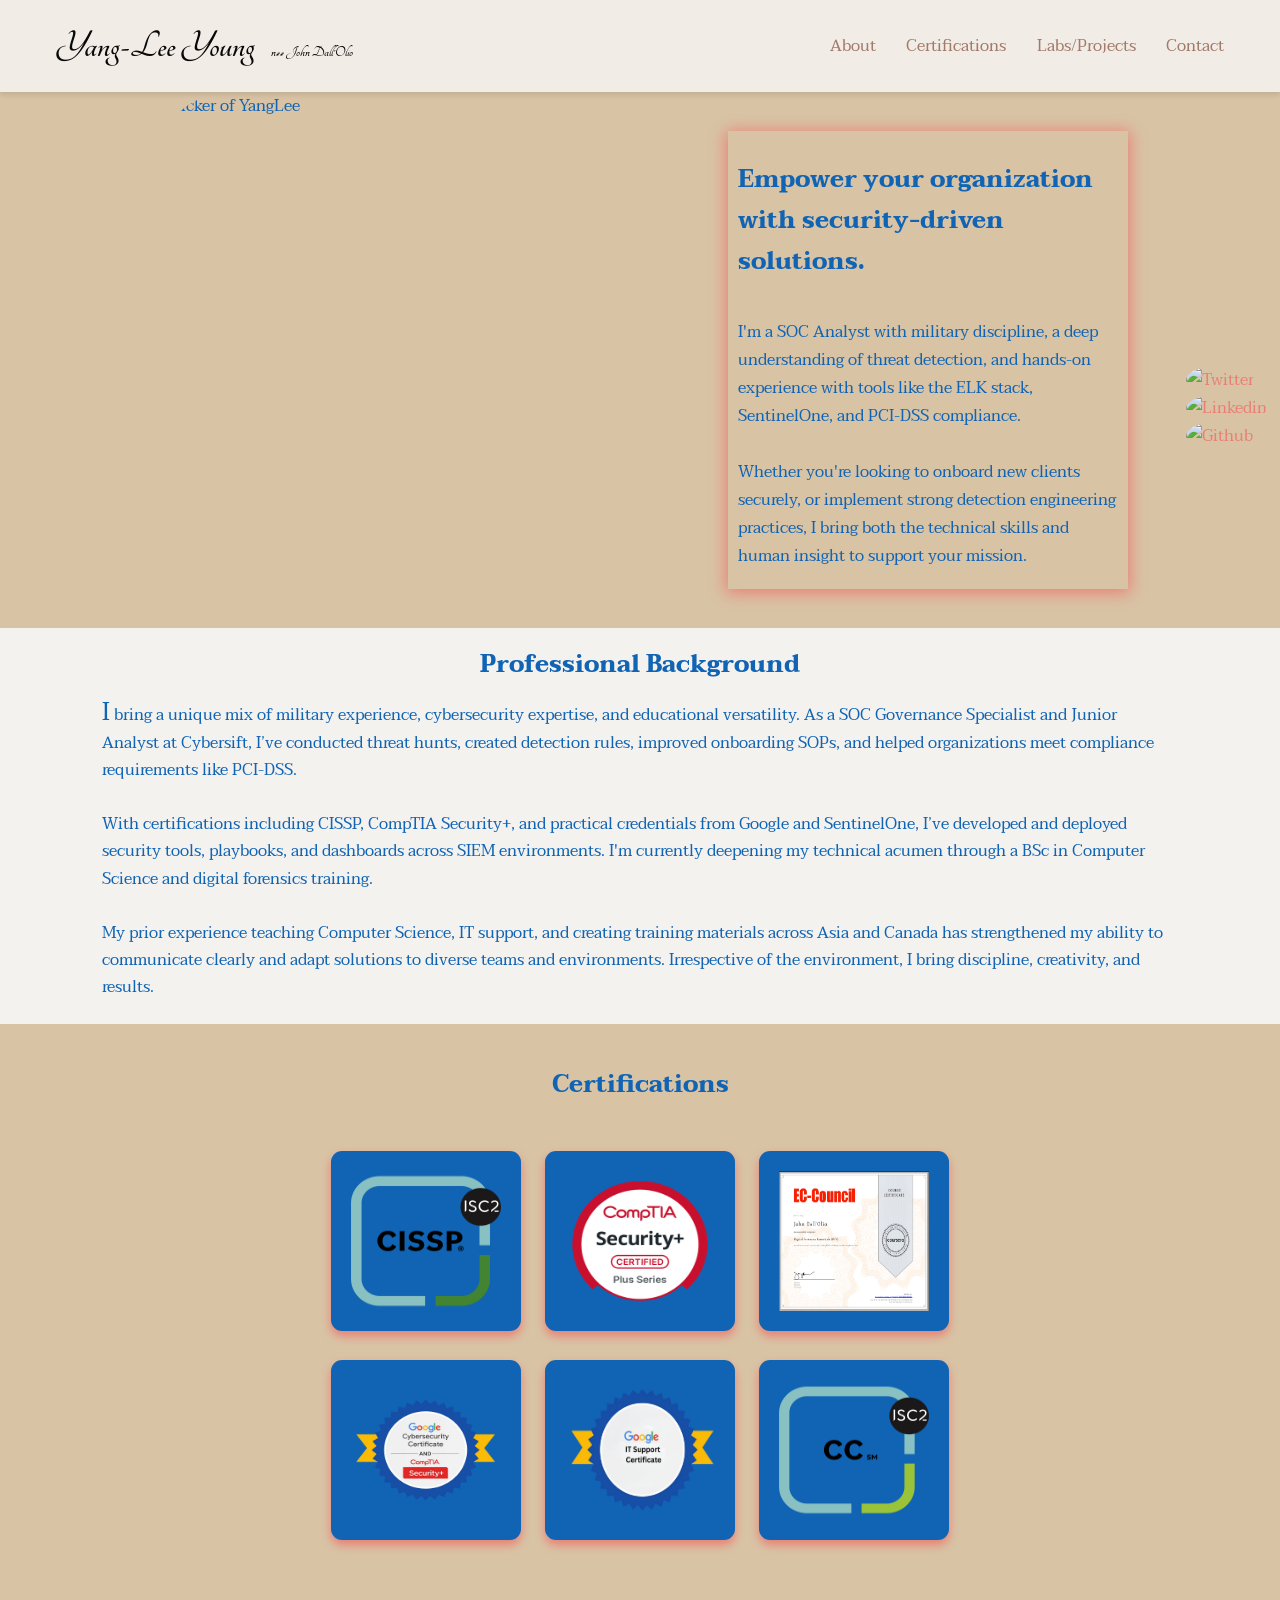
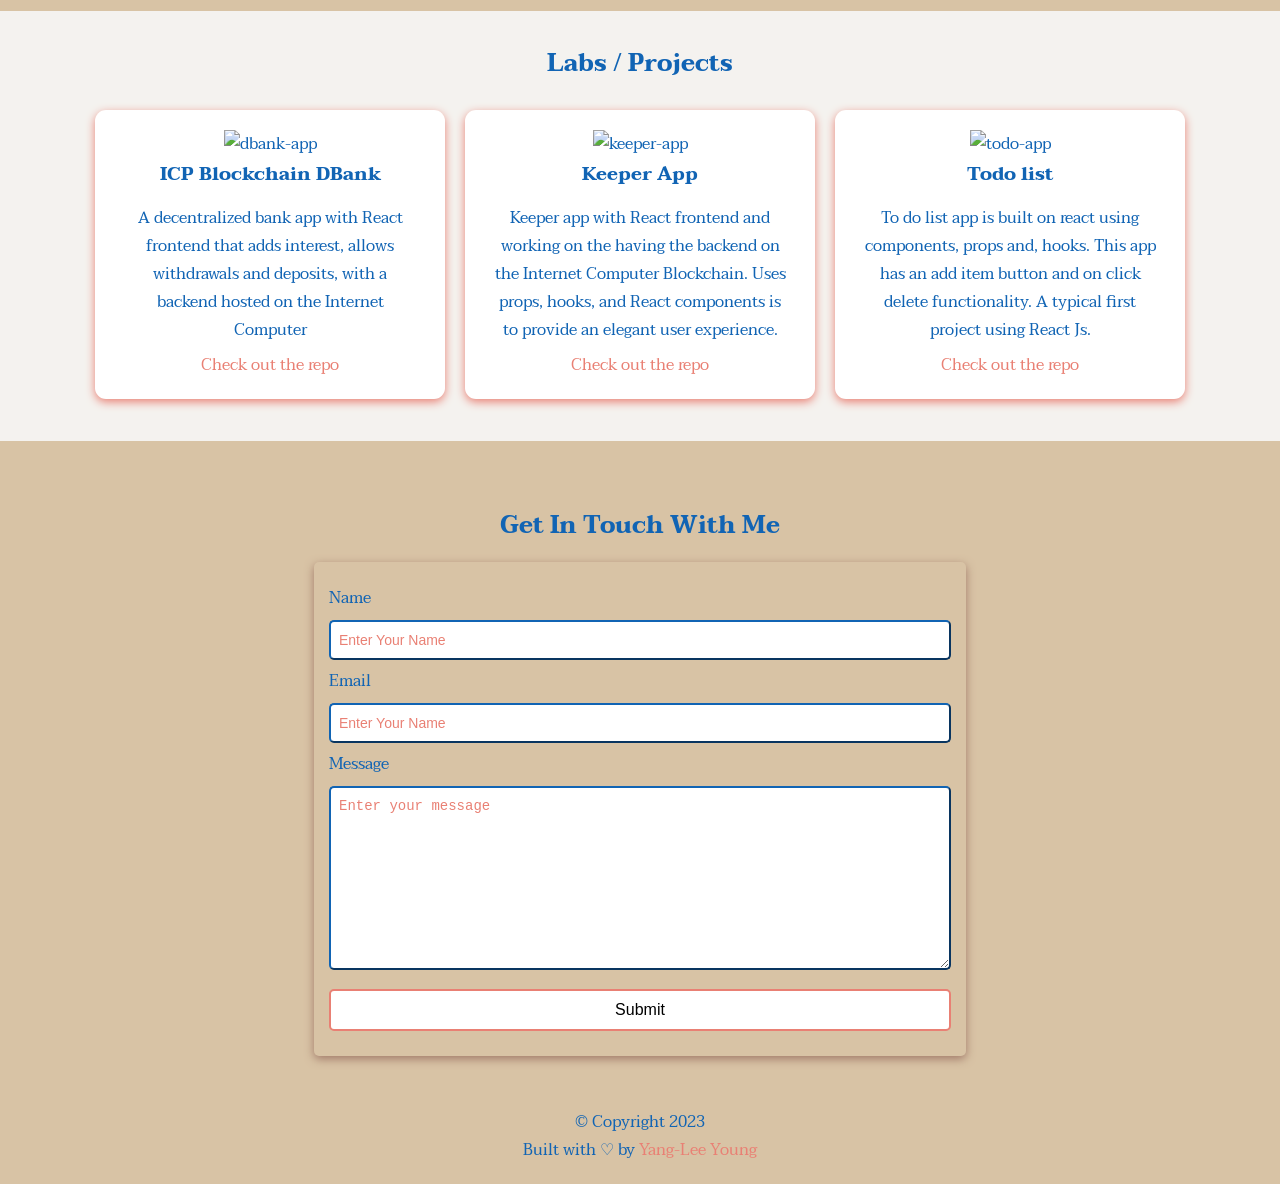
==== index.html @ 91202495 "Update cyber skils, icons, hero section" ====
<!DOCTYPE html>
<html lang="en">
<head>
    <meta charset="UTF-8">
    <meta http-equiv="X-UA-Compatible" content="IE=edge">
    <meta name="viewport" content="width=device-width, initial-scale=1.0">

    <!-- CSS -->
    <link rel="stylesheet" href="./assets/css/styles.css">
    <title>Yang-Lee | Digital Craftsman</title>

    <!-- Favicons From Favicon.io generator-->
    <link rel="apple-touch-icon" sizes="180x180" href="./assets/icons/apple-touch-icon.png">
    <link rel="icon" type="image/png" sizes="32x32" href="./assets/icons/favicon-32x32.png">
    <link rel="icon" type="image/png" sizes="16x16" href="./assets/icons/favicon-16x16.png">


    <!-- Animate CSS -->
    <link
    rel="stylesheet"
    href="https://cdnjs.cloudflare.com/ajax/libs/animate.css/4.1.1/animate.min.css"
  />

  <!-- Google material icons -->
    <link href="https://fonts.googleapis.com/icon?family=Material+Icons"
      rel="stylesheet">
      <!-- Font Awesome -->
    <script src="https://kit.fontawesome.com/218430bc99.js" crossorigin="anonymous"></script>
</head>
<body>
    <!-- Nav Bar -->
    
    <nav>
        <div>
            <span><b>Yang-Lee Young</b>nee John Dall'Olio</span>
        </div>
        <ul class="navigation">
            <li><a href="#about" class="nav">About</a></li>
            <li><a href="#skills" class="nav">Certifications</a></li>
            <li><a href="#projects" class="nav">Labs/Projects</a></li>
            <li><a href="#contact" class="nav">Contact</a></li>
        </ul>
        <button class="burger-menu" id="burger-menu">
            <span class="material-icons">
                menu
                </span>
        </button>
    </nav>


    <!-- Hero Section -->
    <section class="hero" id="about">
        <img src="./assets/images/genpic.png" loading="lazy" class="hero-img" alt="sticker of YangLee">
        <div class="bio animate__animated animate__shakeX">
            <h2 class="bio-title"></h2>
            <p class="bio-text">
<h2>Empower your organization with security-driven solutions.</h2> <br>
I'm a SOC Analyst with military discipline, a deep understanding of threat detection, and hands-on experience with tools like the ELK stack, SentinelOne, and PCI-DSS compliance.  
<br>
<br>
Whether you're looking to onboard new clients securely, or implement strong detection engineering practices, I bring both the technical skills and human insight to support your mission.            </p> 
        </div>
    </section>
    <!-- Additional Information -->
    <section class="more-about">
        <h2>Professional Background</h2>
        <p class="more-about-text">

I bring a unique mix of military experience, cybersecurity expertise, and educational versatility. As a SOC Governance Specialist and Junior Analyst at Cybersift, I’ve conducted threat hunts, created detection rules, improved onboarding SOPs, and helped organizations meet compliance requirements like PCI-DSS.

<br>
<br>
With certifications including CISSP, CompTIA Security+, and practical credentials from Google and SentinelOne, I’ve developed and deployed security tools, playbooks, and dashboards across SIEM environments. I'm currently deepening my technical acumen through a BSc in Computer Science and digital forensics training.
<br>
<br>
My prior experience teaching Computer Science, IT support, and creating training materials across Asia and Canada has strengthened my ability to communicate clearly and adapt solutions to diverse teams and environments. Irrespective of the environment, I bring discipline, creativity, and results.

        </p>
        
 
    </section>
    <!-- Certs  -->
    <section class="skills" id="skills">
        <h2 class="skills-header">Certifications</h2>

        <!-- First set of skills -- sets in 3 -->
        <div class="skills-wrapper">
            <div class="first-set animate__animated animate__pulse">
                <!-- CISSP -->
                <!-- <img src="./assets/icons/cissp.png" alt="node" loading="lazy" class="icon icon-card icon-node"> -->
                <a href="https://www.credly.com/badges/47324e61-2f9f-4688-ab1a-e5b4cc1611f5/linked_in?t=srakps" target="_blank" rel="noopener noreferrer">
                    <img src="./assets/icons/cissp.png" alt="node" loading="lazy" class="icon icon-card icon-node">
                </a>
                <!-- CompTIA Sec + -->
                <!-- <img src="./assets/icons/comptiasec.png" alt="" loading="lazy" class="icon icon-card icon-js"> -->
                <a href="https://www.credly.com/badges/6ba36014-9a70-44bc-9081-cc01e3d32c01/linked_in" target="_blank" rel="noopener noreferrer">
                    <img src="./assets/icons/comptiasec.png" alt="CompTIA Sec + Certification" class="icon icon-card" />
                </a>
                <!-- EC-Council DFE -->
                <!-- <img src="./assets/icons/css3-alt.svg" alt="" loading="lazy" class="icon icon-card icon-css"> -->
                <a href="https://www.coursera.org/account/accomplishments/verify/B9UB6N3X9F53" target="_blank" rel="noopener noreferrer">
                    <img src="./assets/icons/dfe-ec.png" alt="CompTIA Sec + Certification" class="icon icon-card" />
                </a>
                
            </div>
            <!-- Second set of certs -->
            <div class="second-set animate__animated animate__pulse">
                <!-- Google CyberSecurity -->
                <!--     <img src="./assets/icons/react.svg" alt="" class="icon icon-card icon-react" loading="lazy"> -->
                <a href="https://www.coursera.org/account/accomplishments/specialization/RXFRBL3R9XJY" target="_blank" rel="noopener noreferrer">
                    <img src="./assets/icons/googlecybersecurityandcomptia.png" alt="CompTIA Sec + Certification" class="icon icon-card" />
                </a>
                <!-- Google ITsupport -->
                <!-- <img src="./assets/icons/python.svg" alt="" class="icon icon-card icon-python" loading="lazy"> -->
                <a href="https://www.coursera.org/account/accomplishments/specialization/7XS18GLXZ711" target="_blank" rel="noopener noreferrer">
                    <img src="./assets/icons/background.png" alt="CompTIA Sec + Certification" class="icon icon-card" />
                </a>
                <!--CC ISC2 -->
                <!-- <img src="./assets/icons/github.svg" alt="" class="icon icon-card icon-git" loading="lazy"> -->
                <a href="https://www.credly.com/badges/de3da54f-a90a-4a46-8770-7650fdcb86e8/linked_in_profile" target="_blank" rel="noopener noreferrer">
                    <img src="./assets/icons/cc.png" alt="CompTIA Sec + Certification" class="icon icon-card" />
                </a>
    
            </div>
        </div>
    </section>
    <!-- Projects -->
    <section class="projects" id="projects">
        <h2 class="projects-title">Labs / Projects</h2>
        <div class="projects-container">
            <div class="project-container project-card">
                <img class="project-pic" src="./assets/images/DBank.png" alt="dbank-app">
                <h3 class="project-title">ICP Blockchain DBank</h3>
                <p class="project-details">A decentralized bank app with React frontend that adds interest, allows withdrawals and deposits, with a backend hosted on the Internet Computer</p>
                <a class="project-link" href="https://github.com/CelalKincross/decentralized-bank" target="_blank" rel="noopener noreferrer">Check out the repo</a>
            </div>

            <div class="project-container project-card">
                <img class="project-pic" src="./assets/images/keeperApp.png" alt="keeper-app">
                <h3 class="project-title">Keeper App</h3>
                <p class="project-details">Keeper app with React frontend and working on the having the backend on the Internet Computer Blockchain. Uses props, hooks, and React components is to provide an elegant user experience. 

                </p>
                <a class="project-link" href="https://github.com/CelalKincross/web_dev" target="_blank" rel="noopener noreferrer">Check out the repo</a>
            </div>

            <div class="project-container project-card">
                <img class="project-pic" src="./assets/images/todolist.png" alt="todo-app">

                <h3 class="project-title">Todo list</h3>

                <p class="project-details">To do list app is built on react using components, props and, hooks. This app has an add item button and on click delete functionality. A typical first project using React Js.
                </p>

                <a class="project-link" href="https://github.com/CelalKincross/react-todo-list" target="_blank" rel="noopener noreferrer">Check out the repo</a>
            </div>
        </div>
    </section>
    <!-- Contact -->
    <section class="contact" id="contact">
        <h2>Get In Touch With Me</h2>
        <div class="contact-form-container">
            <div class="contact-form">
                <form action="https://formspree.io/f/xlekbppl" method="Post">
                    <div class="form-control">
                        <label for="name">Name</label>
                        <input
                        type="text"
                        id="name"
                        name="sender-name"
                        placeholder="Enter Your Name"
                        class="input-field"
                        required
                        />
                    </div>
                    <div class="form-control">
                        <label for="email">Email</label>
                        <input
                        type="email"
                        id="email"
                        name="sender-email"
                        placeholder="Enter Your Name"
                        class="input-field"
                        required
                        />
                    </div>
                    <div class="form-control">
                        <label for="message">Message</label>
                        <textarea 
                        name="message" 
                        id="message" 
                        cols="60" 
                        rows="10"
                        placeholder="Enter your message"
                        class="input-field"
                        required
                        ></textarea>
                    </div>
                    <input 
                    type="submit"
                    value="Submit"
                    id="submit-btn"
                    class="submit-btn"
                    />
                </form>
            </div>
        </div>
    </section>

    <!-- Social Account (right side)-->
    <div class="socials">
        <a href="https://twitter.com/YangLeeYoung" target="_blank"
          ><img
            src="assets/icons/icons8-twitter-circled.gif"
            alt="Twitter"
            loading="lazy"
            class="socicon"
        /></a>
        <a href="https://www.linkedin.com/in/johnleedallolio/" target="_blank"
          ><img
            src="assets/icons/icons8-linkedin-circled.gif"
            alt="Linkedin"
            loading="lazy"
            class="socicon"
        /></a>
        <a href="https://github.com/CelalKincross" target="_blank"
          ><img src="assets/icons/icons8-github.gif" alt="Github" class="socicon"
        /></a>
    </div>
    <!-- Scroll to the Top-->

    <!-- Footer -->
    <footer>
        <p class="copy">&copy; Copyright 2023</p>
        <p class="copy">
          Built with &#x2661; by
          <a href="https://github.com/CelalKincross" target="_blank"
            >Yang-Lee Young</a
          >
        </p>
  </footer>
    <!-- Scripts? -->
    <script src="assets/js/app.js"></script>
</body>
</html>
---- assets/css/styles.css ----
@import url("https://fonts.googleapis.com/css?family=Tangerine");
@import url('https://fonts.googleapis.com/css2?family=Taviraj:ital,wght@0,400;1,200;1,900&display=swap');



/* Variables */
:root {
    --font-brand: Tangerine, serif;
    --font-family:Taviraj, serif;
    --normal-font: 200;
    --bold-font: 400;
    --bolder-font: 900;
    --bg-color: #eae7dc;
    --bg-nav: #f2ece6;
    --bg-more-about: #f7f4f0;  
    --hero-color: #010b13;
    --default-text-color: #1164b4;
    --brand-size: 40px;
    --brand-color: #080808;
    --subscript: 15px;
    --primary-color: #e98074;
    --secondary-color: #e85A4f;
    --tertiary-color: #d8c3a5;
    --primary-shadow: rgb(0, 0, 0, 0.1);
    --secondary-shadow: #a17a69;
    --bottom-margin: 0.5rem;
    --bottom-margin-2: 1rem;
    --line-height: 1.7rem;
    --transition: 0.3s;
}

/* CSS Reset */
* {
    margin: 0;
    padding: 0;
    box-sizing: border-box;
}

ul {
    list-style-type: none;
}

a {
    text-decoration: none;
    color: var(--primary-color);
    font-weight: var(--bold-font);
}

a:hover {
    color: var(--secondary-shadow);
    cursor: pointer;
}

.bio-title {
    color: var(--brand-color);
}

nav span {
    font-family: var(--font-brand);
    font-weight: var(--bolder-font);
    font-size: var(--subscript);
    padding-right: 10px;
    color: var(--brand-color);
}

nav span b {
    padding-right: 1rem;
    font-size: var(--brand-size);
}
nav {
    padding: 1.5rem 1rem;
}
body {
    color: var(--default-text-color);
    font-family: var(--font-family);
    background-color: var(--tertiary-color);
}


html {
    scroll-behavior: smooth;
}

nav {
    position: sticky;
    top: 0;
    left: 0;
    z-index: 1;
    display: flex;
    align-items: center;
    justify-content: space-between;
    padding: 1.5rem 3.5rem;
    background-color: var(--bg-nav);
    box-shadow: 0 3px 5px var(--primary-shadow);
}

nav a {
    color: var(--secondary-shadow);
    transition: var(--transition);
}

nav a:hover {
    color: var(--secondary-color);
    border-bottom: 2px solid var(--secondary-color);
}

nav ul {
    display: flex;
    gap: 1.9rem;
}

nav ul li {
    font-weight: var(--bold-font);
}

.burger-menu {
    color: var(--primary-color);
    font-size: 2rem;
    border: 0;
    cursor: pointer;
    display: none;
}

/* #about {
    color: var(--hero-color2);
} */

.hero {
    display: flex;
    align-items: center;
    justify-content: center;
    gap: 2.5rem;
    max-width: 68.75rem;
    margin: auto;
}

.hero img {
    height: 33.5rem;
    width: 33.5rem;
    border-radius: 15%;
}

p.bio-text::first-letter, p.more-about-text::first-letter {
    font-size: 150%;
}
.bio {
    width: 25rem;
    padding: 0.625rem;
    box-shadow: 0px 2px 15px 2px var(--primary-color);
}

.bio h2 {
    margin-bottom: var(--bottom-margin);
}

.bio p {
    line-height: var(--line-height);
    padding: 0.3rem 0;
}

.more-about {
    background-color: #f4f2ef;
    padding: 1rem 6rem;
}

.more-about h2 {
    margin-bottom: var(--bottom-margin);
    text-align: center;
}

.more-about p {
    line-height: var(--line-height);
    padding: 0.4rem;
}

.skills {
    max-width: 68.75rem;
    margin: auto;
    text-align: center;
    margin-top: 2.5rem;
}

.skills-header {
    margin-bottom: 1rem;
}

.skills-wrapper {
    padding: 1.25rem;
}

.icon {
    width: 11.875rem;
    height: 11.25rem;
}

.icon-card {
    background-color: #fff;
    border-radius: 11px;
    box-shadow: 0 5px 10px var(--primary-color);
    margin: 10px;
    padding: 20px;
    background-color: var(--default-text-color);
}

.projects {
    background-color: #f4f2ef;
    padding: 32px 0;
    margin-top: 2rem;
}

.project-pic {
    width: 10rem;
    height: 12rem;
}

.projects-container {
    display: flex;
    align-items: center;
    justify-content: center;
}

.projects-title {
    text-align: center;
    margin-bottom: 1rem;
}
.project-container {
    text-align: center;
    width: 21.875rem;
    padding: 1rem;
}

.project-container p {
    padding: 0.4rem;
}

.project-title {
    margin-bottom: var(--bottom-margin);
}

.project-card {
    background-color: #fff;
    border-radius: 11px;
    box-shadow: 0 3px 10px var(--primary-color);
    padding: 20px;
    margin: 10px;
}

.contact {
    margin-top: 2rem;
  }
  
#contact h2 {
    padding-top: 2rem;
    text-align: center;
    margin-bottom: var(--bottom-margin-2);
}
  
.contact-form-container {
    max-width: 40.75rem;
    margin: 0 auto;
    padding: 0.938rem;
    border-radius: 5px;
    box-shadow: 0 3px 10px var(--secondary-shadow);
}

.contact-form-container label {
    line-height: 2.7em;
    font-weight: var(--bold-font);
    color: var(--default-text-color);
}
  
.contact-form-container textarea {
    min-height: 6.25rem;
    font-size: 14px;
}
  
.contact-form-container .input-field {
    width: 100%;
    padding-top: 10px;
    padding-bottom: 10px;
    border-radius: 5px;
    border: none;
    border: 2px outset var(--default-text-color);
    font-size: 0.875rem;
    outline: none;
    padding-left: 0.5rem;
}

.input-field::placeholder {
    color: var(--primary-color);
}

.submit-btn {
    width: 100%;
    padding: 10px;
    margin: 10px 0;
    background-color: #fff;
    border: 2px solid var(--primary-color);
    border-radius: 5px;
    font-size: 1rem;
    font-weight: var(--bold-font);
    transition: var(--transition);
}

.submit-btn:hover {
    background-color: var(--primary-color);
    border: 2px solid var(--primary-color);
    cursor: pointer;
}

.socials {
    display: flex;
    flex-direction: column;
    position: fixed;
    right: 1%;
    bottom: 50%;
}
  
.socicon {
    width: 2rem;
    height: 2rem;
    border-radius: 50%;
}

.socicon:hover {
    box-shadow: 0 0 12px var(--primary-color);
    transition: transform 0.3s ease, box-shadow 0.3s ease;
}

footer {
    background-color: var(--tertiary-color);
    padding: 1.25rem;
    text-align: center;
    margin: 2rem 0 0;
  }

.second-set {
    transition: transform 0.3s ease, box-shadow 0.3s ease;
    z-index: 1; /* default layer */
}


.icon-card:hover {
    transform: scale(2.5);
    box-shadow: 0 0 12px var(--primary-color);
    transition: transform 0.3s ease, box-shadow 0.3s ease;
    cursor: pointer;
}
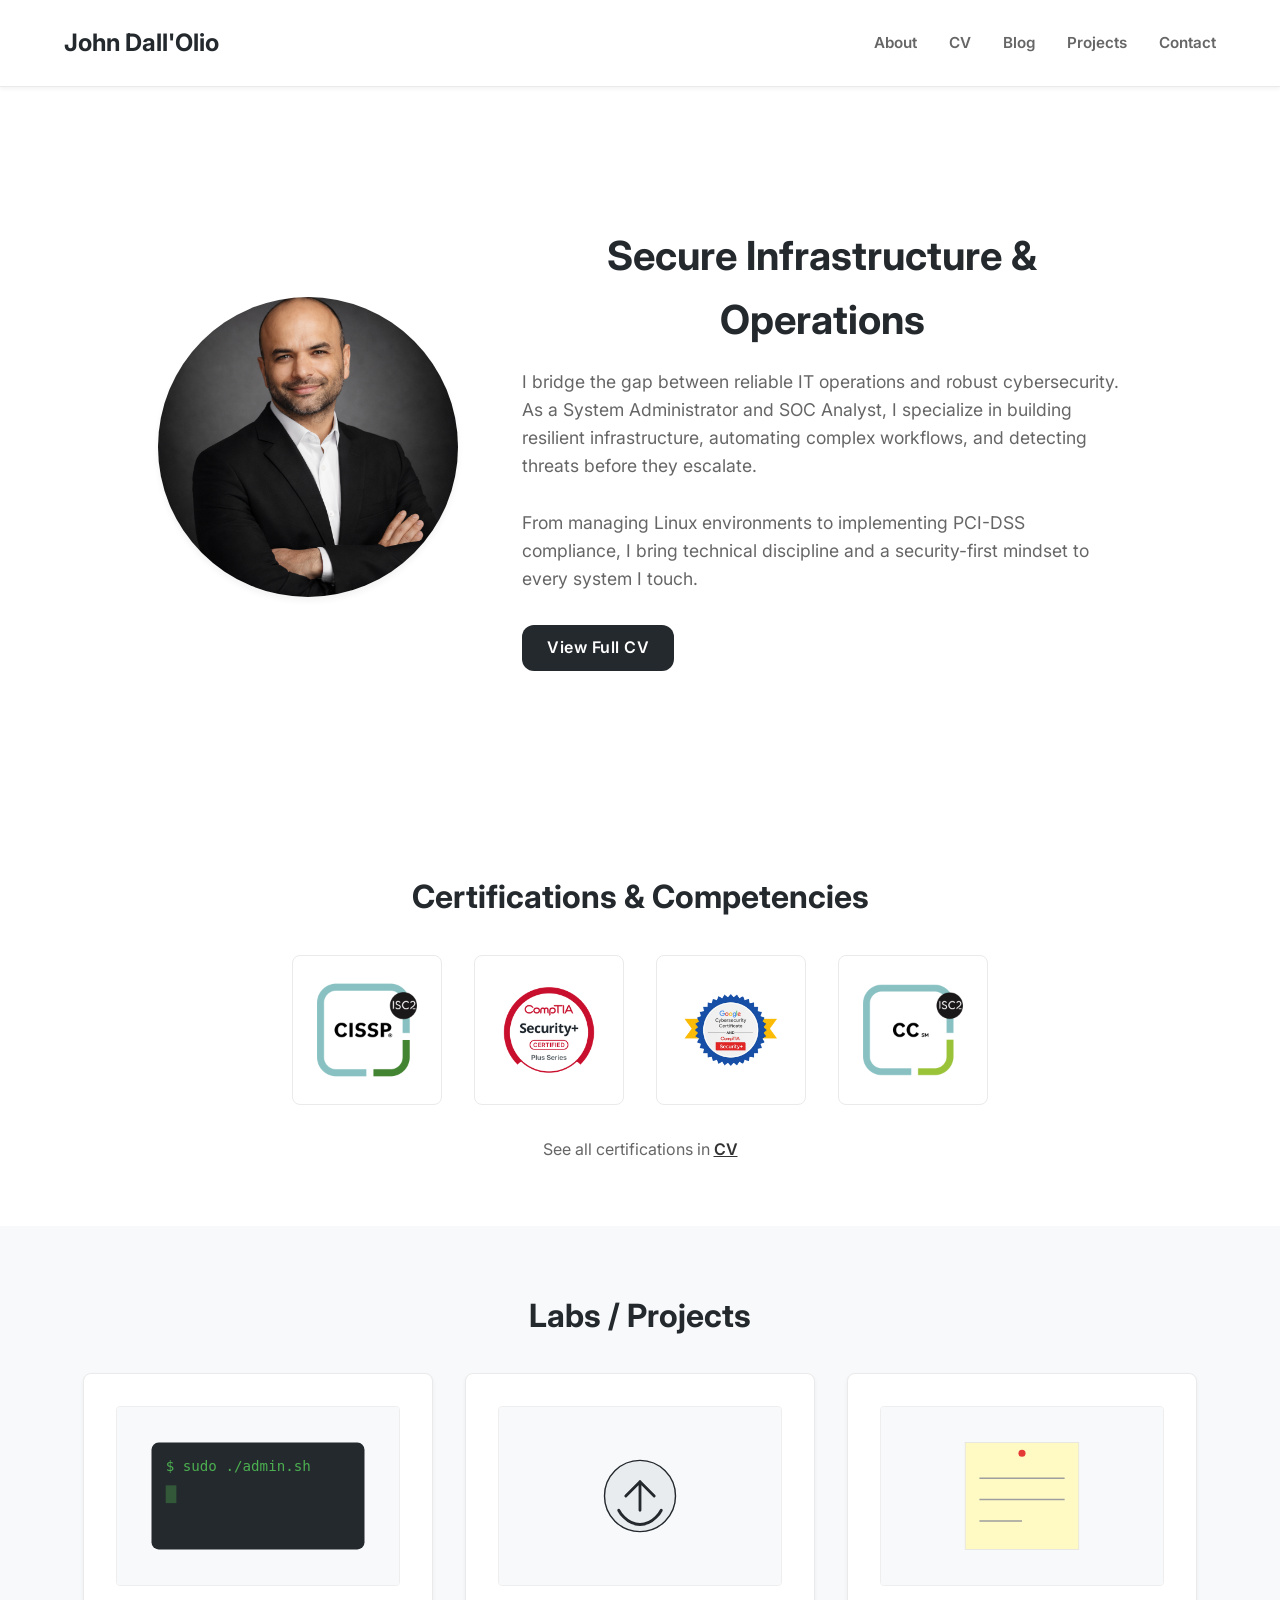
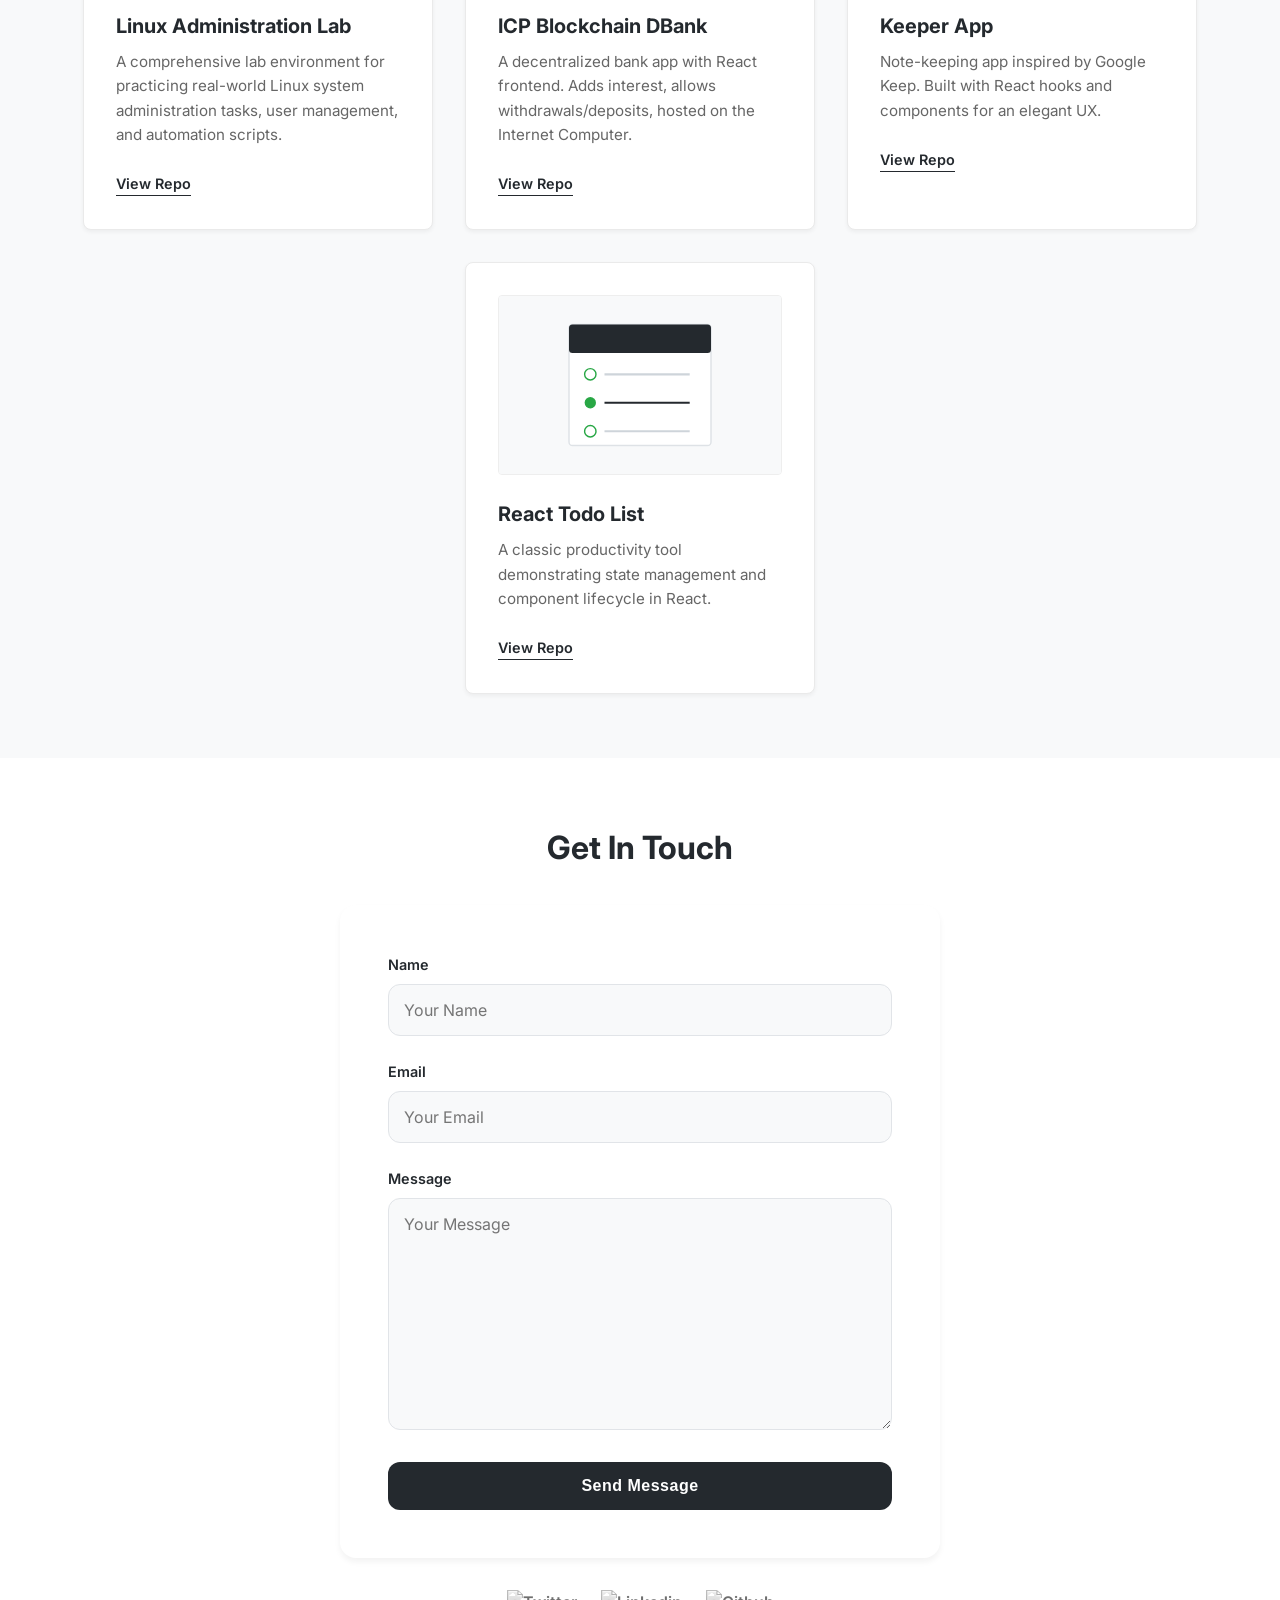
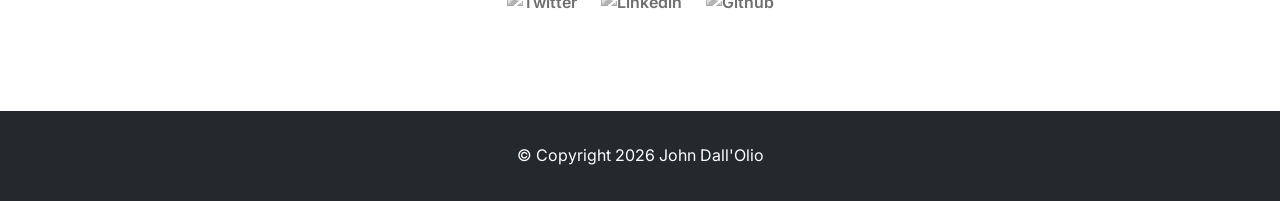
==== commit fc5438b2: "Refactor portfolio: Minimalist design, added blog & CV, updated branding to John Dall'Olio" ====
--- a/index.html
+++ b/index.html
@@ -7,239 +7,158 @@
 
     <!-- CSS -->
     <link rel="stylesheet" href="./assets/css/styles.css">
-    <title>Yang-Lee | Digital Craftsman</title>
+    <title>John Dall'Olio | Security & Systems</title>
 
-    <!-- Favicons From Favicon.io generator-->
-    <link rel="apple-touch-icon" sizes="180x180" href="./assets/icons/apple-touch-icon.png">
-    <link rel="icon" type="image/png" sizes="32x32" href="./assets/icons/favicon-32x32.png">
-    <link rel="icon" type="image/png" sizes="16x16" href="./assets/icons/favicon-16x16.png">
+    <!-- Favicon -->
+    <link rel="icon" type="image/svg+xml" href="./assets/images/favicon.svg">
 
+    <!-- Animate CSS (Optional, kept minimal) -->
+    <link rel="stylesheet" href="https://cdnjs.cloudflare.com/ajax/libs/animate.css/4.1.1/animate.min.css"/>
 
-    <!-- Animate CSS -->
-    <link
-    rel="stylesheet"
-    href="https://cdnjs.cloudflare.com/ajax/libs/animate.css/4.1.1/animate.min.css"
-  />
-
-  <!-- Google material icons -->
-    <link href="https://fonts.googleapis.com/icon?family=Material+Icons"
-      rel="stylesheet">
-      <!-- Font Awesome -->
+    <!-- Material Icons -->
+    <link href="https://fonts.googleapis.com/icon?family=Material+Icons" rel="stylesheet">
     <script src="https://kit.fontawesome.com/218430bc99.js" crossorigin="anonymous"></script>
 </head>
 <body>
     <!-- Nav Bar -->
-    
     <nav>
         <div>
-            <span><b>Yang-Lee Young</b>nee John Dall'Olio</span>
+            <span><b>John Dall'Olio</b></span>
         </div>
         <ul class="navigation">
             <li><a href="#about" class="nav">About</a></li>
-            <li><a href="#skills" class="nav">Certifications</a></li>
-            <li><a href="#projects" class="nav">Labs/Projects</a></li>
+            <li><a href="cv.html" class="nav">CV</a></li>
+            <li><a href="blog.html" class="nav">Blog</a></li>
+            <li><a href="#projects" class="nav">Projects</a></li>
             <li><a href="#contact" class="nav">Contact</a></li>
         </ul>
         <button class="burger-menu" id="burger-menu">
-            <span class="material-icons">
-                menu
-                </span>
+            <span class="material-icons">menu</span>
         </button>
     </nav>
 
 
     <!-- Hero Section -->
     <section class="hero" id="about">
-        <img src="./assets/images/genpic.png" loading="lazy" class="hero-img" alt="sticker of YangLee">
-        <div class="bio animate__animated animate__shakeX">
-            <h2 class="bio-title"></h2>
-            <p class="bio-text">
-<h2>Empower your organization with security-driven solutions.</h2> <br>
-I'm a SOC Analyst with military discipline, a deep understanding of threat detection, and hands-on experience with tools like the ELK stack, SentinelOne, and PCI-DSS compliance.  
-<br>
-<br>
-Whether you're looking to onboard new clients securely, or implement strong detection engineering practices, I bring both the technical skills and human insight to support your mission.            </p> 
-        </div>
-    </section>
-    <!-- Additional Information -->
-    <section class="more-about">
-        <h2>Professional Background</h2>
-        <p class="more-about-text">
-
-I bring a unique mix of military experience, cybersecurity expertise, and educational versatility. As a SOC Governance Specialist and Junior Analyst at Cybersift, I’ve conducted threat hunts, created detection rules, improved onboarding SOPs, and helped organizations meet compliance requirements like PCI-DSS.
-
-<br>
-<br>
-With certifications including CISSP, CompTIA Security+, and practical credentials from Google and SentinelOne, I’ve developed and deployed security tools, playbooks, and dashboards across SIEM environments. I'm currently deepening my technical acumen through a BSc in Computer Science and digital forensics training.
-<br>
-<br>
-My prior experience teaching Computer Science, IT support, and creating training materials across Asia and Canada has strengthened my ability to communicate clearly and adapt solutions to diverse teams and environments. Irrespective of the environment, I bring discipline, creativity, and results.
-
-        </p>
-        
- 
-    </section>
-    <!-- Certs  -->
-    <section class="skills" id="skills">
-        <h2 class="skills-header">Certifications</h2>
-
-        <!-- First set of skills -- sets in 3 -->
-        <div class="skills-wrapper">
-            <div class="first-set animate__animated animate__pulse">
-                <!-- CISSP -->
-                <!-- <img src="./assets/icons/cissp.png" alt="node" loading="lazy" class="icon icon-card icon-node"> -->
-                <a href="https://www.credly.com/badges/47324e61-2f9f-4688-ab1a-e5b4cc1611f5/linked_in?t=srakps" target="_blank" rel="noopener noreferrer">
-                    <img src="./assets/icons/cissp.png" alt="node" loading="lazy" class="icon icon-card icon-node">
-                </a>
-                <!-- CompTIA Sec + -->
-                <!-- <img src="./assets/icons/comptiasec.png" alt="" loading="lazy" class="icon icon-card icon-js"> -->
-                <a href="https://www.credly.com/badges/6ba36014-9a70-44bc-9081-cc01e3d32c01/linked_in" target="_blank" rel="noopener noreferrer">
-                    <img src="./assets/icons/comptiasec.png" alt="CompTIA Sec + Certification" class="icon icon-card" />
-                </a>
-                <!-- EC-Council DFE -->
-                <!-- <img src="./assets/icons/css3-alt.svg" alt="" loading="lazy" class="icon icon-card icon-css"> -->
-                <a href="https://www.coursera.org/account/accomplishments/verify/B9UB6N3X9F53" target="_blank" rel="noopener noreferrer">
-                    <img src="./assets/icons/dfe-ec.png" alt="CompTIA Sec + Certification" class="icon icon-card" />
-                </a>
-                
+        <img src="./assets/images/profpic3.png" loading="lazy" class="hero-img" alt="John Dall'Olio Profile">
+        <div class="bio animate__animated animate__fadeIn">
+            <h2 class="bio-title">Secure Infrastructure & Operations</h2>
+            <div class="bio-text">
+                <p>
+                    I bridge the gap between reliable IT operations and robust cybersecurity. As a System Administrator and SOC Analyst, I specialize in building resilient infrastructure, automating complex workflows, and detecting threats before they escalate.
+                </p>
+                <br>
+                <p>
+                    From managing Linux environments to implementing PCI-DSS compliance, I bring technical discipline and a security-first mindset to every system I touch.
+                </p>
             </div>
-            <!-- Second set of certs -->
-            <div class="second-set animate__animated animate__pulse">
-                <!-- Google CyberSecurity -->
-                <!--     <img src="./assets/icons/react.svg" alt="" class="icon icon-card icon-react" loading="lazy"> -->
-                <a href="https://www.coursera.org/account/accomplishments/specialization/RXFRBL3R9XJY" target="_blank" rel="noopener noreferrer">
-                    <img src="./assets/icons/googlecybersecurityandcomptia.png" alt="CompTIA Sec + Certification" class="icon icon-card" />
-                </a>
-                <!-- Google ITsupport -->
-                <!-- <img src="./assets/icons/python.svg" alt="" class="icon icon-card icon-python" loading="lazy"> -->
-                <a href="https://www.coursera.org/account/accomplishments/specialization/7XS18GLXZ711" target="_blank" rel="noopener noreferrer">
-                    <img src="./assets/icons/background.png" alt="CompTIA Sec + Certification" class="icon icon-card" />
-                </a>
-                <!--CC ISC2 -->
-                <!-- <img src="./assets/icons/github.svg" alt="" class="icon icon-card icon-git" loading="lazy"> -->
-                <a href="https://www.credly.com/badges/de3da54f-a90a-4a46-8770-7650fdcb86e8/linked_in_profile" target="_blank" rel="noopener noreferrer">
-                    <img src="./assets/icons/cc.png" alt="CompTIA Sec + Certification" class="icon icon-card" />
-                </a>
-    
-            </div>
-        </div>
-    </section>
-    <!-- Projects -->
-    <section class="projects" id="projects">
-        <h2 class="projects-title">Labs / Projects</h2>
-        <div class="projects-container">
-            <div class="project-container project-card">
-                <img class="project-pic" src="./assets/images/DBank.png" alt="dbank-app">
-                <h3 class="project-title">ICP Blockchain DBank</h3>
-                <p class="project-details">A decentralized bank app with React frontend that adds interest, allows withdrawals and deposits, with a backend hosted on the Internet Computer</p>
-                <a class="project-link" href="https://github.com/CelalKincross/decentralized-bank" target="_blank" rel="noopener noreferrer">Check out the repo</a>
-            </div>
-
-            <div class="project-container project-card">
-                <img class="project-pic" src="./assets/images/keeperApp.png" alt="keeper-app">
-                <h3 class="project-title">Keeper App</h3>
-                <p class="project-details">Keeper app with React frontend and working on the having the backend on the Internet Computer Blockchain. Uses props, hooks, and React components is to provide an elegant user experience. 
-
-                </p>
-                <a class="project-link" href="https://github.com/CelalKincross/web_dev" target="_blank" rel="noopener noreferrer">Check out the repo</a>
-            </div>
-
-            <div class="project-container project-card">
-                <img class="project-pic" src="./assets/images/todolist.png" alt="todo-app">
-
-                <h3 class="project-title">Todo list</h3>
-
-                <p class="project-details">To do list app is built on react using components, props and, hooks. This app has an add item button and on click delete functionality. A typical first project using React Js.
-                </p>
-
-                <a class="project-link" href="https://github.com/CelalKincross/react-todo-list" target="_blank" rel="noopener noreferrer">Check out the repo</a>
-            </div>
-        </div>
-    </section>
-    <!-- Contact -->
-    <section class="contact" id="contact">
-        <h2>Get In Touch With Me</h2>
-        <div class="contact-form-container">
-            <div class="contact-form">
-                <form action="https://formspree.io/f/xlekbppl" method="Post">
-                    <div class="form-control">
-                        <label for="name">Name</label>
-                        <input
-                        type="text"
-                        id="name"
-                        name="sender-name"
-                        placeholder="Enter Your Name"
-                        class="input-field"
-                        required
-                        />
-                    </div>
-                    <div class="form-control">
-                        <label for="email">Email</label>
-                        <input
-                        type="email"
-                        id="email"
-                        name="sender-email"
-                        placeholder="Enter Your Name"
-                        class="input-field"
-                        required
-                        />
-                    </div>
-                    <div class="form-control">
-                        <label for="message">Message</label>
-                        <textarea 
-                        name="message" 
-                        id="message" 
-                        cols="60" 
-                        rows="10"
-                        placeholder="Enter your message"
-                        class="input-field"
-                        required
-                        ></textarea>
-                    </div>
-                    <input 
-                    type="submit"
-                    value="Submit"
-                    id="submit-btn"
-                    class="submit-btn"
-                    />
-                </form>
+            <div style="margin-top: 2rem;">
+                <a href="cv.html" class="submit-btn" style="display: inline-block; width: auto; padding: 10px 25px; text-align: center;">View Full CV</a>
             </div>
         </div>
     </section>
 
-    <!-- Social Account (right side)-->
-    <div class="socials">
-        <a href="https://twitter.com/YangLeeYoung" target="_blank"
-          ><img
-            src="assets/icons/icons8-twitter-circled.gif"
-            alt="Twitter"
-            loading="lazy"
-            class="socicon"
-        /></a>
-        <a href="https://www.linkedin.com/in/johnleedallolio/" target="_blank"
-          ><img
-            src="assets/icons/icons8-linkedin-circled.gif"
-            alt="Linkedin"
-            loading="lazy"
-            class="socicon"
-        /></a>
-        <a href="https://github.com/CelalKincross" target="_blank"
-          ><img src="assets/icons/icons8-github.gif" alt="Github" class="socicon"
-        /></a>
-    </div>
-    <!-- Scroll to the Top-->
+    <!-- Certs / Skills -->
+    <section class="skills" id="skills">
+        <h2>Certifications & Competencies</h2>
+        <div class="skills-wrapper">
+            <!-- CISSP -->
+            <a href="https://www.credly.com/badges/47324e61-2f9f-4688-ab1a-e5b4cc1611f5/linked_in?t=srakps" target="_blank" class="icon-card">
+                <img src="./assets/icons/cissp.png" alt="CISSP">
+            </a>
+            <!-- CompTIA Sec + -->
+            <a href="https://www.credly.com/badges/6ba36014-9a70-44bc-9081-cc01e3d32c01/linked_in" target="_blank" class="icon-card">
+                <img src="./assets/icons/comptiasec.png" alt="CompTIA Security+">
+            </a>
+            <!-- Google Cyber -->
+            <a href="https://www.coursera.org/account/accomplishments/specialization/RXFRBL3R9XJY" target="_blank" class="icon-card">
+                <img src="./assets/icons/googlecybersecurityandcomptia.png" alt="Google Cybersecurity">
+            </a>
+            <!-- CC ISC2 -->
+            <a href="https://www.credly.com/badges/de3da54f-a90a-4a46-8770-7650fdcb86e8/linked_in_profile" target="_blank" class="icon-card">
+                <img src="./assets/icons/cc.png" alt="ISC2 CC">
+            </a>
+        </div>
+        <div style="text-align: center; margin-top: 2rem;">
+             <p style="color: var(--text-muted);">See all certifications in <a href="cv.html" style="text-decoration: underline;">CV</a></p>
+        </div>
+    </section>
+
+    <!-- Projects -->
+    <section class="projects" id="projects">
+        <h2>Labs / Projects</h2>
+        <div class="projects-container">
+            <!-- New Linux Lab Project -->
+            <div class="project-card">
+                <img class="project-pic" src="./assets/images/project-linux.svg" alt="linux-admin-lab">
+                <h3 class="project-title">Linux Administration Lab</h3>
+                <p class="project-details">A comprehensive lab environment for practicing real-world Linux system administration tasks, user management, and automation scripts.</p>
+                <a class="project-link" href="https://github.com/CelalKincross/linux-admin-lab" target="_blank">View Repo</a>
+            </div>
+
+            <div class="project-card">
+                <img class="project-pic" src="./assets/images/project-dbank.svg" alt="dbank-app">
+                <h3 class="project-title">ICP Blockchain DBank</h3>
+                <p class="project-details">A decentralized bank app with React frontend. Adds interest, allows withdrawals/deposits, hosted on the Internet Computer.</p>
+                <a class="project-link" href="https://github.com/CelalKincross/decentralized-bank" target="_blank">View Repo</a>
+            </div>
+
+            <div class="project-card">
+                <img class="project-pic" src="./assets/images/project-keeper.svg" alt="keeper-app">
+                <h3 class="project-title">Keeper App</h3>
+                <p class="project-details">Note-keeping app inspired by Google Keep. Built with React hooks and components for an elegant UX.</p>
+                <a class="project-link" href="https://github.com/CelalKincross/web_dev" target="_blank">View Repo</a>
+            </div>
+
+            <div class="project-card">
+                <img class="project-pic" src="./assets/images/project-todo.svg" alt="todo-app">
+                <h3 class="project-title">React Todo List</h3>
+                <p class="project-details">A classic productivity tool demonstrating state management and component lifecycle in React.</p>
+                <a class="project-link" href="https://github.com/CelalKincross/react-todo-list" target="_blank">View Repo</a>
+            </div>
+        </div>
+    </section>
+
+    <!-- Contact -->
+    <section class="contact" id="contact">
+        <h2>Get In Touch</h2>
+        <div class="contact-form-container">
+            <form action="https://formspree.io/f/xlekbppl" method="Post">
+                <div class="form-control">
+                    <label for="name">Name</label>
+                    <input type="text" id="name" name="sender-name" placeholder="Your Name" class="input-field" required />
+                </div>
+                <div class="form-control">
+                    <label for="email">Email</label>
+                    <input type="email" id="email" name="sender-email" placeholder="Your Email" class="input-field" required />
+                </div>
+                <div class="form-control">
+                    <label for="message">Message</label>
+                    <textarea name="message" id="message" cols="60" rows="10" placeholder="Your Message" class="input-field" required></textarea>
+                </div>
+                <input type="submit" value="Send Message" class="submit-btn" />
+            </form>
+        </div>
+        
+        <!-- Socials Inline for Footer/Contact Area -->
+        <div class="socials">
+            <a href="https://twitter.com/YangLeeYoung" target="_blank">
+                <img src="assets/icons/icons8-twitter-circled.gif" alt="Twitter" class="socicon" />
+            </a>
+            <a href="https://www.linkedin.com/in/johnleedallolio/" target="_blank">
+                <img src="assets/icons/icons8-linkedin-circled.gif" alt="Linkedin" class="socicon" />
+            </a>
+            <a href="https://github.com/CelalKincross" target="_blank">
+                <img src="assets/icons/icons8-github.gif" alt="Github" class="socicon" />
+            </a>
+        </div>
+    </section>
 
     <!-- Footer -->
     <footer>
-        <p class="copy">&copy; Copyright 2023</p>
-        <p class="copy">
-          Built with &#x2661; by
-          <a href="https://github.com/CelalKincross" target="_blank"
-            >Yang-Lee Young</a
-          >
-        </p>
-  </footer>
-    <!-- Scripts? -->
+        <p class="copy">&copy; Copyright 2026 John Dall'Olio</p>
+    </footer>
+
     <script src="assets/js/app.js"></script>
 </body>
 </html>
--- a/assets/css/styles.css
+++ b/assets/css/styles.css
@@ -1,32 +1,28 @@
-@import url("https://fonts.googleapis.com/css?family=Tangerine");
-@import url('https://fonts.googleapis.com/css2?family=Taviraj:ital,wght@0,400;1,200;1,900&display=swap');
-
-
+@import url("https://fonts.googleapis.com/css2?family=Inter:wght@300;400;600;700&display=swap");
 
 /* Variables */
 :root {
-    --font-brand: Tangerine, serif;
-    --font-family:Taviraj, serif;
-    --normal-font: 200;
-    --bold-font: 400;
-    --bolder-font: 900;
-    --bg-color: #eae7dc;
-    --bg-nav: #f2ece6;
-    --bg-more-about: #f7f4f0;  
-    --hero-color: #010b13;
-    --default-text-color: #1164b4;
-    --brand-size: 40px;
-    --brand-color: #080808;
-    --subscript: 15px;
-    --primary-color: #e98074;
-    --secondary-color: #e85A4f;
-    --tertiary-color: #d8c3a5;
-    --primary-shadow: rgb(0, 0, 0, 0.1);
-    --secondary-shadow: #a17a69;
-    --bottom-margin: 0.5rem;
-    --bottom-margin-2: 1rem;
-    --line-height: 1.7rem;
-    --transition: 0.3s;
+    --font-brand: 'Inter', sans-serif;
+    --font-family: 'Inter', sans-serif;
+    --normal-font: 300;
+    --bold-font: 600;
+    --bolder-font: 700;
+    
+    --bg-color: #ffffff;
+    --bg-nav: #ffffff;
+    --bg-alt: #f8f9fa; /* Light grey for alternating sections */
+    
+    --text-main: #333333;
+    --text-muted: #666666;
+    --text-light: #ffffff;
+    
+    --accent-color: #24292e; /* Github dark grey */
+    --accent-hover: #586069;
+    
+    --shadow-light: 0 2px 4px rgba(0,0,0,0.05);
+    --shadow-card: 0 4px 6px rgba(0,0,0,0.05);
+    
+    --transition: 0.2s ease-in-out;
 }
 
 /* CSS Reset */
@@ -42,307 +38,399 @@
 
 a {
     text-decoration: none;
-    color: var(--primary-color);
+    color: var(--text-main);
     font-weight: var(--bold-font);
+    transition: var(--transition);
 }
 
 a:hover {
-    color: var(--secondary-shadow);
+    color: var(--accent-hover);
     cursor: pointer;
 }
 
-.bio-title {
-    color: var(--brand-color);
-}
-
-nav span {
-    font-family: var(--font-brand);
-    font-weight: var(--bolder-font);
-    font-size: var(--subscript);
-    padding-right: 10px;
-    color: var(--brand-color);
-}
-
-nav span b {
-    padding-right: 1rem;
-    font-size: var(--brand-size);
-}
-nav {
-    padding: 1.5rem 1rem;
-}
 body {
-    color: var(--default-text-color);
+    color: var(--text-main);
     font-family: var(--font-family);
-    background-color: var(--tertiary-color);
-}
-
+    background-color: var(--bg-color);
+    line-height: 1.6;
+}
 
 html {
     scroll-behavior: smooth;
 }
 
+/* Navigation */
 nav {
     position: sticky;
     top: 0;
     left: 0;
-    z-index: 1;
+    z-index: 1000;
     display: flex;
     align-items: center;
     justify-content: space-between;
-    padding: 1.5rem 3.5rem;
+    padding: 1.5rem 5%;
     background-color: var(--bg-nav);
-    box-shadow: 0 3px 5px var(--primary-shadow);
-}
-
-nav a {
-    color: var(--secondary-shadow);
-    transition: var(--transition);
-}
-
-nav a:hover {
-    color: var(--secondary-color);
-    border-bottom: 2px solid var(--secondary-color);
+    box-shadow: var(--shadow-light);
+    border-bottom: 1px solid #eaeaea;
+}
+
+nav span {
+    font-family: var(--font-brand);
+    font-weight: var(--bolder-font);
+    font-size: 1.2rem;
+    color: var(--accent-color);
+}
+
+nav span b {
+    font-size: 1.5rem;
+    margin-right: 0.5rem;
 }
 
 nav ul {
     display: flex;
-    gap: 1.9rem;
-}
-
-nav ul li {
+    gap: 2rem;
+}
+
+nav a.nav {
     font-weight: var(--bold-font);
+    font-size: 0.95rem;
+    color: var(--text-muted);
+}
+
+nav a.nav:hover {
+    color: var(--accent-color);
 }
 
 .burger-menu {
-    color: var(--primary-color);
+    color: var(--accent-color);
     font-size: 2rem;
     border: 0;
+    background: transparent;
     cursor: pointer;
     display: none;
 }
 
-/* #about {
-    color: var(--hero-color2);
-} */
-
+/* Sections General */
+section {
+    padding: 4rem 5%;
+}
+
+h2 {
+    font-size: 2rem;
+    margin-bottom: 2rem;
+    color: var(--accent-color);
+    text-align: center;
+}
+
+/* Hero Section */
 .hero {
     display: flex;
     align-items: center;
     justify-content: center;
-    gap: 2.5rem;
-    max-width: 68.75rem;
-    margin: auto;
-}
-
-.hero img {
-    height: 33.5rem;
-    width: 33.5rem;
-    border-radius: 15%;
-}
-
-p.bio-text::first-letter, p.more-about-text::first-letter {
-    font-size: 150%;
-}
+    gap: 4rem;
+    min-height: 80vh;
+    max-width: 1200px;
+    margin: 0 auto;
+}
+
+.hero-img {
+    height: 300px;
+    width: 300px;
+    object-fit: cover;
+    border-radius: 50%;
+    box-shadow: var(--shadow-card);
+    filter: grayscale(10%); /* Slight professional desaturation */
+}
+
 .bio {
-    width: 25rem;
-    padding: 0.625rem;
-    box-shadow: 0px 2px 15px 2px var(--primary-color);
-}
-
-.bio h2 {
-    margin-bottom: var(--bottom-margin);
-}
-
-.bio p {
-    line-height: var(--line-height);
-    padding: 0.3rem 0;
-}
-
+    max-width: 600px;
+}
+
+.bio-title {
+    color: var(--accent-color);
+    font-size: 2.5rem;
+    margin-bottom: 1rem;
+}
+
+.bio-text {
+    font-size: 1.1rem;
+    color: var(--text-muted);
+}
+
+.bio-text h2 {
+    font-size: 1.5rem;
+    text-align: left;
+    margin-bottom: 1rem;
+    color: var(--accent-color);
+}
+
+/* More About */
 .more-about {
-    background-color: #f4f2ef;
-    padding: 1rem 6rem;
-}
-
-.more-about h2 {
-    margin-bottom: var(--bottom-margin);
+    background-color: var(--bg-alt);
     text-align: center;
 }
 
-.more-about p {
-    line-height: var(--line-height);
-    padding: 0.4rem;
-}
-
+.more-about-text {
+    max-width: 800px;
+    margin: 0 auto;
+    color: var(--text-muted);
+}
+
+/* Skills/Certs */
 .skills {
-    max-width: 68.75rem;
-    margin: auto;
-    text-align: center;
-    margin-top: 2.5rem;
-}
-
-.skills-header {
-    margin-bottom: 1rem;
+    background-color: var(--bg-color);
 }
 
 .skills-wrapper {
-    padding: 1.25rem;
-}
-
-.icon {
-    width: 11.875rem;
-    height: 11.25rem;
+    display: flex;
+    flex-wrap: wrap;
+    justify-content: center;
+    gap: 2rem;
+}
+
+.skills-wrapper > div {
+    display: flex;
+    gap: 2rem;
+    flex-wrap: wrap;
+    justify-content: center;
 }
 
 .icon-card {
     background-color: #fff;
-    border-radius: 11px;
-    box-shadow: 0 5px 10px var(--primary-color);
-    margin: 10px;
-    padding: 20px;
-    background-color: var(--default-text-color);
-}
-
+    border: 1px solid #eaeaea;
+    border-radius: 8px;
+    padding: 1.5rem;
+    width: 150px;
+    height: 150px;
+    display: flex;
+    align-items: center;
+    justify-content: center;
+    transition: var(--transition);
+}
+
+.icon-card img {
+    max-width: 100%;
+    max-height: 100%;
+    object-fit: contain;
+}
+
+.icon-card:hover {
+    transform: translateY(-5px);
+    box-shadow: var(--shadow-card);
+}
+
+/* Projects */
 .projects {
-    background-color: #f4f2ef;
-    padding: 32px 0;
-    margin-top: 2rem;
-}
-
-.project-pic {
-    width: 10rem;
-    height: 12rem;
+    background-color: var(--bg-alt);
 }
 
 .projects-container {
     display: flex;
-    align-items: center;
-    justify-content: center;
-}
-
-.projects-title {
-    text-align: center;
-    margin-bottom: 1rem;
-}
-.project-container {
-    text-align: center;
-    width: 21.875rem;
-    padding: 1rem;
-}
-
-.project-container p {
-    padding: 0.4rem;
-}
-
-.project-title {
-    margin-bottom: var(--bottom-margin);
+    flex-wrap: wrap;
+    justify-content: center;
+    gap: 2rem;
 }
 
 .project-card {
     background-color: #fff;
-    border-radius: 11px;
-    box-shadow: 0 3px 10px var(--primary-color);
-    padding: 20px;
-    margin: 10px;
-}
-
+    border-radius: 8px;
+    box-shadow: var(--shadow-light);
+    padding: 2rem;
+    width: 350px;
+    text-align: left;
+    transition: var(--transition);
+    border: 1px solid #eaeaea;
+}
+
+.project-card:hover {
+    transform: translateY(-5px);
+    box-shadow: var(--shadow-card);
+}
+
+.project-pic {
+    width: 100%;
+    height: 180px;
+    object-fit: cover;
+    border-radius: 4px;
+    margin-bottom: 1rem;
+    border: 1px solid #eee;
+}
+
+.project-title {
+    font-size: 1.25rem;
+    margin-bottom: 0.5rem;
+    color: var(--accent-color);
+}
+
+.project-details {
+    color: var(--text-muted);
+    font-size: 0.95rem;
+    margin-bottom: 1.5rem;
+}
+
+.project-link {
+    display: inline-block;
+    color: var(--accent-color);
+    border-bottom: 1px solid var(--accent-color);
+    font-size: 0.9rem;
+}
+
+.project-link:hover {
+    color: var(--accent-hover);
+    border-color: var(--accent-hover);
+}
+
+/* Contact */
 .contact {
-    margin-top: 2rem;
-  }
-  
-#contact h2 {
-    padding-top: 2rem;
-    text-align: center;
-    margin-bottom: var(--bottom-margin-2);
-}
-  
+    background-color: var(--bg-color);
+}
+
 .contact-form-container {
-    max-width: 40.75rem;
+    max-width: 600px;
     margin: 0 auto;
-    padding: 0.938rem;
-    border-radius: 5px;
-    box-shadow: 0 3px 10px var(--secondary-shadow);
+    background: #fff;
+    padding: 3rem;
+    border-radius: 16px; /* softer corners */
+    box-shadow: var(--shadow-card);
+    transition: var(--transition);
+}
+
+.contact-form-container:hover {
+    box-shadow: 0 8px 16px rgba(0,0,0,0.08);
+}
+
+.form-control {
+    margin-bottom: 1.5rem;
 }
 
 .contact-form-container label {
-    line-height: 2.7em;
-    font-weight: var(--bold-font);
-    color: var(--default-text-color);
-}
-  
-.contact-form-container textarea {
-    min-height: 6.25rem;
-    font-size: 14px;
-}
-  
+    display: block;
+    margin-bottom: 0.5rem;
+    font-weight: 600;
+    color: var(--accent-color);
+    font-size: 0.9rem;
+}
+
 .contact-form-container .input-field {
     width: 100%;
-    padding-top: 10px;
-    padding-bottom: 10px;
-    border-radius: 5px;
-    border: none;
-    border: 2px outset var(--default-text-color);
-    font-size: 0.875rem;
+    padding: 15px;
+    border: 1px solid #e1e4e8;
+    border-radius: 12px; /* rounded inputs */
+    font-size: 1rem;
+    font-family: var(--font-family);
+    background-color: #f8f9fa;
+    transition: var(--transition);
+}
+
+.contact-form-container .input-field:focus {
+    border-color: var(--accent-color);
+    background-color: #fff;
     outline: none;
-    padding-left: 0.5rem;
-}
-
-.input-field::placeholder {
-    color: var(--primary-color);
+    box-shadow: 0 0 0 4px rgba(36, 41, 46, 0.1); /* subtle focus ring */
+}
+
+.contact-form-container textarea.input-field {
+    resize: vertical;
+    min-height: 120px;
 }
 
 .submit-btn {
     width: 100%;
-    padding: 10px;
-    margin: 10px 0;
-    background-color: #fff;
-    border: 2px solid var(--primary-color);
-    border-radius: 5px;
+    padding: 15px;
+    background-color: var(--accent-color);
+    color: #fff;
+    border: none;
+    border-radius: 12px; /* rounded button */
     font-size: 1rem;
-    font-weight: var(--bold-font);
-    transition: var(--transition);
+    font-weight: 600;
+    cursor: pointer;
+    transition: var(--transition);
+    letter-spacing: 0.5px;
 }
 
 .submit-btn:hover {
-    background-color: var(--primary-color);
-    border: 2px solid var(--primary-color);
-    cursor: pointer;
-}
-
+    background-color: var(--accent-hover);
+    transform: translateY(-2px);
+    box-shadow: 0 4px 12px rgba(0,0,0,0.15);
+}
+
+/* Socials & Footer */
 .socials {
-    display: flex;
-    flex-direction: column;
-    position: fixed;
-    right: 1%;
-    bottom: 50%;
-}
-  
+    display: flex; /* Changed from fixed right side to flex for footer integration or section */
+    justify-content: center;
+    gap: 1.5rem;
+    padding: 2rem 0;
+}
+
 .socicon {
     width: 2rem;
     height: 2rem;
-    border-radius: 50%;
+    filter: grayscale(100%); /* Make icons grey/black */
+    opacity: 0.7;
+    transition: var(--transition);
 }
 
 .socicon:hover {
-    box-shadow: 0 0 12px var(--primary-color);
-    transition: transform 0.3s ease, box-shadow 0.3s ease;
+    filter: grayscale(0%);
+    opacity: 1;
+    transform: scale(1.1);
 }
 
 footer {
-    background-color: var(--tertiary-color);
-    padding: 1.25rem;
+    background-color: var(--accent-color);
+    color: #fff;
+    padding: 2rem;
     text-align: center;
-    margin: 2rem 0 0;
-  }
-
-.second-set {
-    transition: transform 0.3s ease, box-shadow 0.3s ease;
-    z-index: 1; /* default layer */
-}
-
-
-.icon-card:hover {
-    transform: scale(2.5);
-    box-shadow: 0 0 12px var(--primary-color);
-    transition: transform 0.3s ease, box-shadow 0.3s ease;
-    cursor: pointer;
-}
+}
+
+footer a {
+    color: #fff;
+    text-decoration: underline;
+}
+
+/* Media Queries for Responsiveness */
+@media screen and (max-width: 768px) {
+    nav {
+        padding: 1rem;
+    }
+    
+    .burger-menu {
+        display: block;
+    }
+    
+    nav ul {
+        display: none; /* Needs JS to toggle */
+        flex-direction: column;
+        position: absolute;
+        top: 100%;
+        left: 0;
+        width: 100%;
+        background-color: var(--bg-nav);
+        padding: 1rem;
+        box-shadow: var(--shadow-light);
+    }
+    
+    nav ul.show {
+        display: flex;
+    }
+    
+    .hero {
+        flex-direction: column;
+        text-align: center;
+        padding-top: 2rem;
+    }
+    
+    .bio-text h2 {
+        text-align: center;
+    }
+    
+    .skills-wrapper > div {
+        justify-content: center;
+    }
+    
+    .socials {
+        position: static;
+        flex-direction: row;
+        margin-top: 1rem;
+    }
+}
